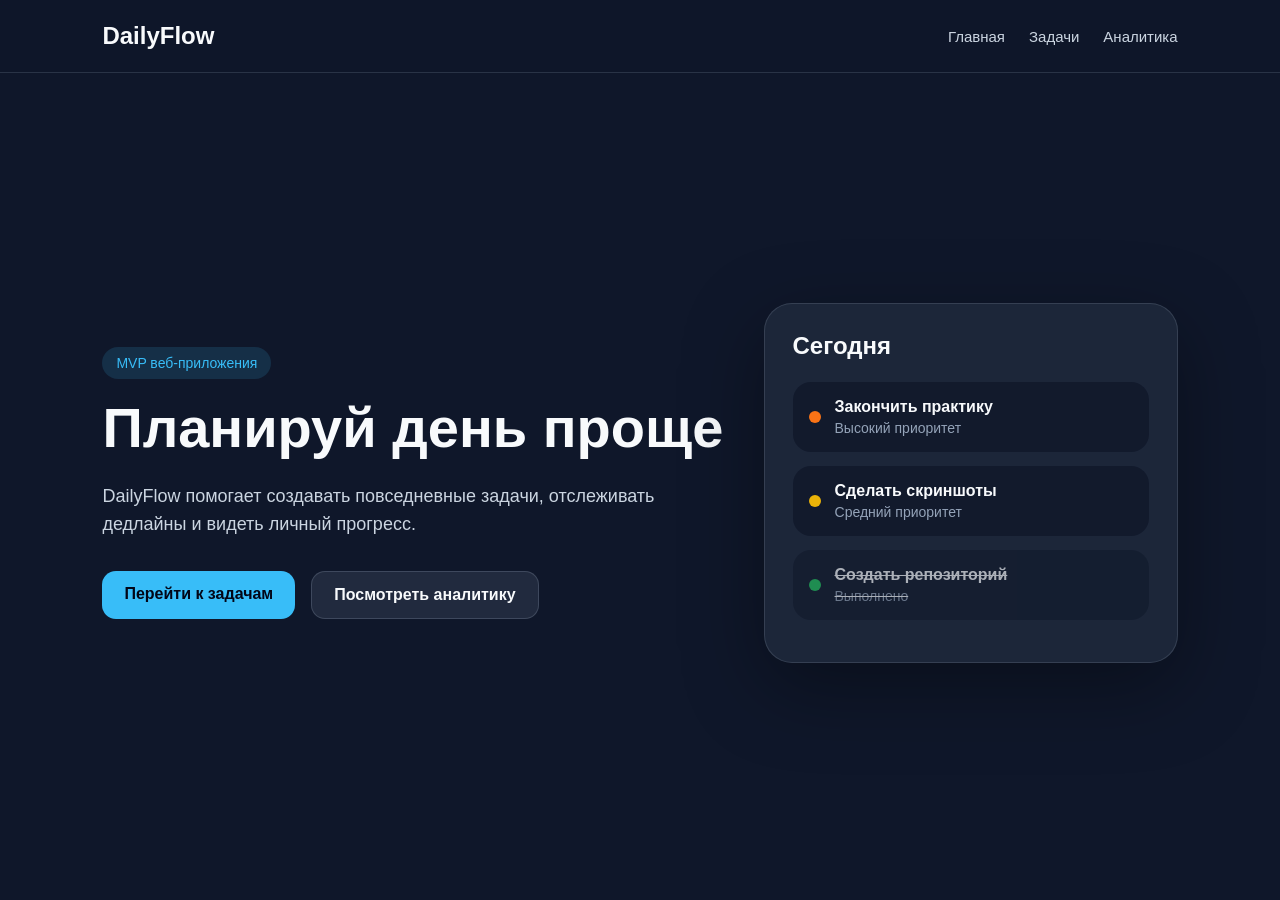
==== index.html @ e11b246a "homepage" ====
<!DOCTYPE html>
<html lang="ru">
<head>
    <meta charset="UTF-8">
    <meta name="viewport" content="width=device-width, initial-scale=1.0">
    <title>DailyFlow — управление задачами</title>
    <link rel="stylesheet" href="css/style.css">
</head>
<body>

<header class="header">
    <a class="logo" href="index.html">DailyFlow</a>

    <nav class="nav">
        <a href="index.html">Главная</a>
        <a href="tasks.html">Задачи</a>
        <a href="analytics.html">Аналитика</a>
    </nav>
</header>

<main class="hero">
    <section class="hero-content">
        <p class="badge">MVP веб-приложения</p>

        <h1>Планируй день проще</h1>

        <p class="hero-text">
            DailyFlow помогает создавать повседневные задачи,
            отслеживать дедлайны и видеть личный прогресс.
        </p>

        <div class="hero-actions">
            <a class="button primary" href="tasks.html">Перейти к задачам</a>
            <a class="button secondary" href="analytics.html">Посмотреть аналитику</a>
        </div>
    </section>

    <section class="preview-card">
        <h2>Сегодня</h2>

        <div class="task-preview">
            <span class="dot high"></span>
            <div>
                <strong>Закончить практику</strong>
                <p>Высокий приоритет</p>
            </div>
        </div>

        <div class="task-preview">
            <span class="dot medium"></span>
            <div>
                <strong>Сделать скриншоты</strong>
                <p>Средний приоритет</p>
            </div>
        </div>

        <div class="task-preview done">
            <span class="dot low"></span>
            <div>
                <strong>Создать репозиторий</strong>
                <p>Выполнено</p>
            </div>
        </div>
    </section>
</main>

</body>
</html>
---- css/style.css ----
* {
    margin: 0;
    padding: 0;
    box-sizing: border-box;
}

body {
    font-family: Arial, sans-serif;
    background: #0f172a;
    color: #f8fafc;
    min-height: 100vh;
}

.header {
    width: 100%;
    padding: 22px 8%;
    display: flex;
    justify-content: space-between;
    align-items: center;
    background: rgba(15, 23, 42, 0.9);
    border-bottom: 1px solid rgba(148, 163, 184, 0.2);
}

.logo {
    color: #f8fafc;
    font-size: 24px;
    font-weight: 700;
    text-decoration: none;
}

.nav {
    display: flex;
    gap: 24px;
}

.nav a {
    color: #cbd5e1;
    text-decoration: none;
    font-size: 15px;
    transition: 0.2s;
}

.nav a:hover {
    color: #38bdf8;
}

.hero {
    min-height: calc(100vh - 80px);
    padding: 60px 8%;
    display: grid;
    grid-template-columns: 1.2fr 0.8fr;
    gap: 40px;
    align-items: center;
}

.badge {
    display: inline-block;
    padding: 8px 14px;
    margin-bottom: 20px;
    border-radius: 999px;
    background: rgba(56, 189, 248, 0.14);
    color: #38bdf8;
    font-size: 14px;
}

.hero h1 {
    max-width: 650px;
    font-size: 56px;
    line-height: 1.05;
    margin-bottom: 24px;
}

.hero-text {
    max-width: 560px;
    color: #cbd5e1;
    font-size: 18px;
    line-height: 1.6;
    margin-bottom: 32px;
}

.hero-actions {
    display: flex;
    gap: 16px;
    flex-wrap: wrap;
}

.button {
    padding: 14px 22px;
    border-radius: 14px;
    text-decoration: none;
    font-weight: 600;
    transition: 0.2s;
}

.primary {
    background: #38bdf8;
    color: #020617;
}

.primary:hover {
    background: #7dd3fc;
}

.secondary {
    background: rgba(148, 163, 184, 0.14);
    color: #f8fafc;
    border: 1px solid rgba(148, 163, 184, 0.25);
}

.secondary:hover {
    border-color: #38bdf8;
}

.preview-card {
    padding: 28px;
    border-radius: 28px;
    background: rgba(30, 41, 59, 0.9);
    border: 1px solid rgba(148, 163, 184, 0.2);
    box-shadow: 0 24px 80px rgba(0, 0, 0, 0.35);
}

.preview-card h2 {
    margin-bottom: 22px;
}

.task-preview {
    display: flex;
    gap: 14px;
    align-items: center;
    padding: 16px;
    margin-bottom: 14px;
    border-radius: 18px;
    background: rgba(15, 23, 42, 0.8);
}

.task-preview p {
    color: #94a3b8;
    font-size: 14px;
    margin-top: 4px;
}

.task-preview.done {
    opacity: 0.65;
    text-decoration: line-through;
}

.dot {
    width: 12px;
    height: 12px;
    border-radius: 50%;
    flex-shrink: 0;
}

.high {
    background: #f97316;
}

.medium {
    background: #eab308;
}

.low {
    background: #22c55e;
}

@media (max-width: 800px) {
    .header {
        flex-direction: column;
        gap: 16px;
    }

    .hero {
        grid-template-columns: 1fr;
        padding-top: 40px;
    }

    .hero h1 {
        font-size: 38px;
    }

    .nav {
        flex-wrap: wrap;
        justify-content: center;
    }
}
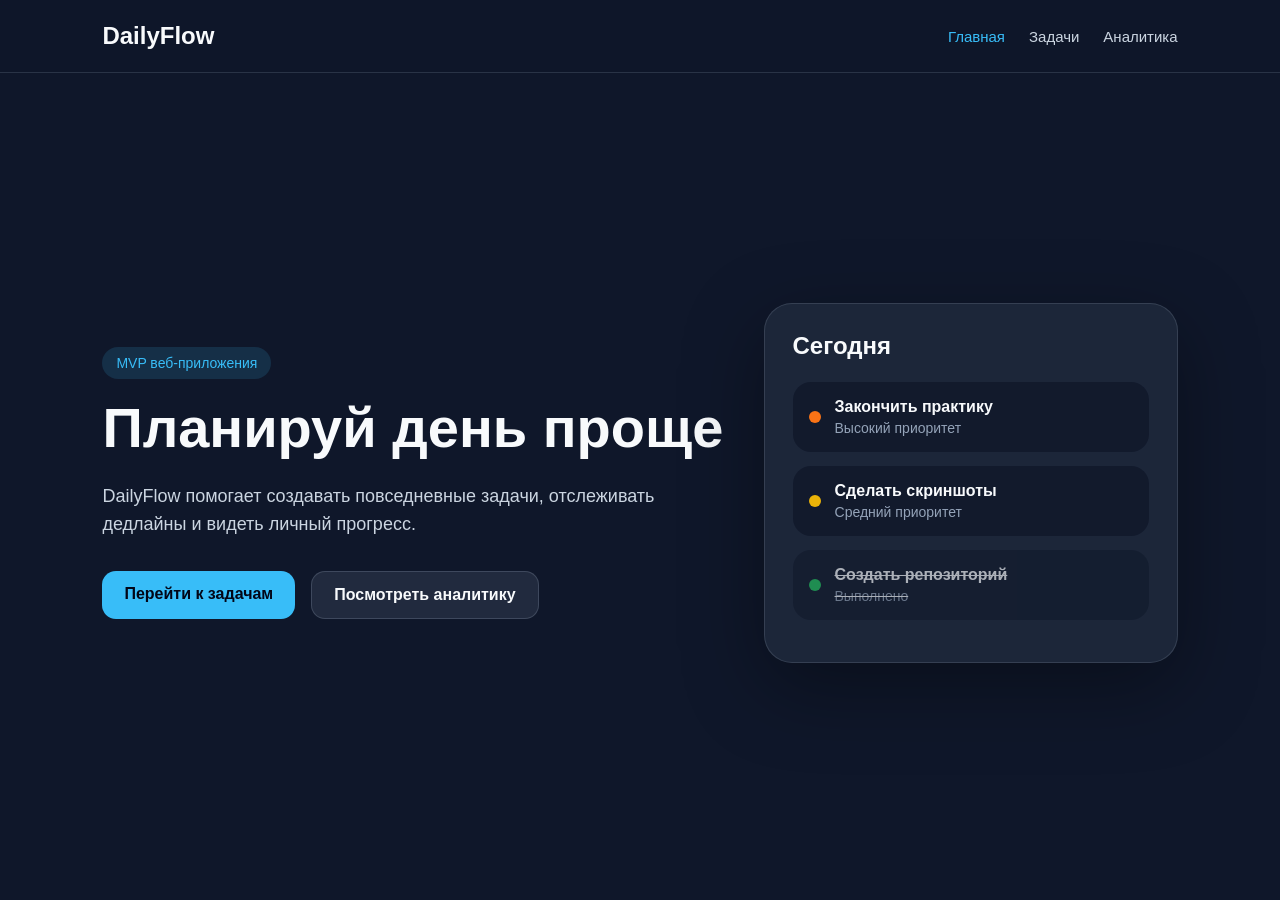
==== commit 7c5e987b: "Polish" ====
--- a/index.html
+++ b/index.html
@@ -12,9 +12,9 @@
     <a class="logo" href="index.html">DailyFlow</a>
 
     <nav class="nav">
-        <a href="index.html">Главная</a>
-        <a href="tasks.html">Задачи</a>
-        <a href="analytics.html">Аналитика</a>
+        <a class="active" href="index.html">Главная</a>
+        <a href="tasks.html">Задачи</a>
+        <a href="analytics.html">Аналитика</a>
     </nav>
 </header>
 
@@ -65,4 +65,4 @@
 </main>
 
 </body>
-</html>+</html>
--- a/css/style.css
+++ b/css/style.css
@@ -40,11 +40,15 @@
     transition: 0.2s;
 }
 
-.nav a:hover {
-    color: #38bdf8;
-}
-
-.hero {
+.nav a:hover {
+    color: #38bdf8;
+}
+
+.nav a.active {
+    color: #38bdf8;
+}
+
+.hero {
     min-height: calc(100vh - 80px);
     padding: 60px 8%;
     display: grid;
@@ -84,22 +88,23 @@
     flex-wrap: wrap;
 }
 
-.button {
-    padding: 14px 22px;
-    border-radius: 14px;
-    text-decoration: none;
-    font-weight: 600;
-    transition: 0.2s;
-}
-
-.primary {
-    background: #38bdf8;
-    color: #020617;
-}
-
-.primary:hover {
-    background: #7dd3fc;
-}
+.button {
+    padding: 14px 22px;
+    border-radius: 14px;
+    text-decoration: none;
+    font-weight: 600;
+    transition: background 0.2s ease, border-color 0.2s ease, transform 0.2s ease;
+}
+
+.primary {
+    background: #38bdf8;
+    color: #020617;
+}
+
+.primary:hover {
+    background: #7dd3fc;
+    transform: translateY(-2px);
+}
 
 .secondary {
     background: rgba(148, 163, 184, 0.14);
@@ -107,9 +112,10 @@
     border: 1px solid rgba(148, 163, 184, 0.25);
 }
 
-.secondary:hover {
-    border-color: #38bdf8;
-}
+.secondary:hover {
+    border-color: #38bdf8;
+    transform: translateY(-2px);
+}
 
 .preview-card {
     padding: 28px;
@@ -182,4 +188,387 @@
         flex-wrap: wrap;
         justify-content: center;
     }
-}+}
+.page {
+    padding: 50px 8%;
+}
+
+.page-header {
+    margin-bottom: 35px;
+}
+
+.page-header h1 {
+    font-size: 42px;
+    margin-bottom: 12px;
+}
+
+.page-header p {
+    color: #cbd5e1;
+}
+
+.tasks-layout {
+    display: grid;
+    grid-template-columns: 360px 1fr;
+    gap: 28px;
+    align-items: start;
+}
+
+.task-form,
+.task-list-section {
+    padding: 24px;
+    border-radius: 24px;
+    background: rgba(30, 41, 59, 0.9);
+    border: 1px solid rgba(148, 163, 184, 0.2);
+}
+
+.task-form h2,
+.task-list-section h2 {
+    margin-bottom: 20px;
+}
+
+.task-form {
+    display: flex;
+    flex-direction: column;
+    gap: 16px;
+}
+
+.task-form label {
+    display: flex;
+    flex-direction: column;
+    gap: 8px;
+    color: #cbd5e1;
+    font-size: 14px;
+}
+
+.task-form input,
+.task-form select,
+.task-form textarea,
+.filters select {
+    width: 100%;
+    padding: 13px 14px;
+    border-radius: 12px;
+    border: 1px solid rgba(148, 163, 184, 0.25);
+    background: #0f172a;
+    color: #f8fafc;
+    outline: none;
+}
+
+.task-form textarea {
+    min-height: 110px;
+    resize: vertical;
+}
+
+.task-form input:focus,
+.task-form select:focus,
+.task-form textarea:focus,
+.filters select:focus {
+    border-color: #38bdf8;
+}
+
+.form-message {
+    min-height: 20px;
+    color: #38bdf8;
+    font-size: 14px;
+}
+
+.list-top {
+    display: flex;
+    justify-content: space-between;
+    gap: 18px;
+    align-items: center;
+    margin-bottom: 18px;
+}
+
+.filters {
+    display: flex;
+    gap: 12px;
+    align-items: end;
+}
+
+.filters label {
+    display: flex;
+    flex-direction: column;
+    gap: 6px;
+    min-width: 160px;
+    color: #cbd5e1;
+    font-size: 13px;
+}
+
+.task-list {
+    display: grid;
+    gap: 16px;
+}
+
+.task-card {
+    display: flex;
+    justify-content: space-between;
+    gap: 18px;
+    padding: 18px;
+    border-radius: 18px;
+    background: rgba(15, 23, 42, 0.85);
+    border: 1px solid rgba(148, 163, 184, 0.18);
+    transition: border-color 0.2s ease, transform 0.2s ease;
+}
+
+.task-card:hover {
+    border-color: rgba(56, 189, 248, 0.45);
+    transform: translateY(-2px);
+}
+
+.task-card.completed {
+    opacity: 0.6;
+}
+
+.task-card.completed h3 {
+    text-decoration: line-through;
+}
+
+.task-card-top {
+    display: flex;
+    gap: 10px;
+    flex-wrap: wrap;
+    margin-bottom: 10px;
+}
+
+.category,
+.priority {
+    padding: 5px 10px;
+    border-radius: 999px;
+    font-size: 12px;
+}
+
+.category {
+    background: rgba(56, 189, 248, 0.14);
+    color: #7dd3fc;
+}
+
+.priority-high {
+    background: rgba(249, 115, 22, 0.14);
+    color: #fdba74;
+}
+
+.priority-medium {
+    background: rgba(234, 179, 8, 0.14);
+    color: #fde68a;
+}
+
+.priority-low {
+    background: rgba(34, 197, 94, 0.14);
+    color: #86efac;
+}
+
+.task-card h3 {
+    margin-bottom: 8px;
+}
+
+.task-card p {
+    color: #94a3b8;
+    font-size: 14px;
+}
+
+.task-description {
+    max-width: 620px;
+    margin: 0 0 10px;
+    line-height: 1.5;
+}
+
+.task-actions {
+    display: flex;
+    flex-direction: column;
+    gap: 10px;
+}
+
+.small-button {
+    padding: 9px 13px;
+    border: none;
+    border-radius: 10px;
+    cursor: pointer;
+    color: #f8fafc;
+    font-weight: 600;
+    transition: filter 0.2s ease, transform 0.2s ease;
+}
+
+.small-button:hover {
+    filter: brightness(1.12);
+    transform: translateY(-1px);
+}
+
+.complete-button {
+    background: #2563eb;
+}
+
+.delete-button {
+    background: #dc2626;
+}
+
+.empty-state {
+    padding: 35px;
+    text-align: center;
+    border-radius: 18px;
+    background: rgba(15, 23, 42, 0.85);
+    color: #cbd5e1;
+}
+
+.empty-state h3 {
+    color: #f8fafc;
+    margin-bottom: 8px;
+}
+
+.analytics-layout {
+    display: grid;
+    grid-template-columns: repeat(3, minmax(0, 1fr));
+    gap: 18px;
+}
+
+.stat-card {
+    padding: 24px;
+    border-radius: 24px;
+    background: rgba(30, 41, 59, 0.9);
+    border: 1px solid rgba(148, 163, 184, 0.2);
+    transition: border-color 0.2s ease, transform 0.2s ease;
+}
+
+.stat-card:hover {
+    border-color: rgba(56, 189, 248, 0.4);
+    transform: translateY(-2px);
+}
+
+.stat-card span {
+    display: block;
+    margin-bottom: 12px;
+    color: #94a3b8;
+    font-size: 14px;
+}
+
+.stat-card strong {
+    display: block;
+    color: #f8fafc;
+    font-size: 38px;
+}
+
+.progress-card {
+    grid-column: 1 / -1;
+}
+
+.progress-card > div:first-child {
+    display: flex;
+    justify-content: space-between;
+    gap: 18px;
+    align-items: center;
+    margin-bottom: 18px;
+}
+
+.progress-track {
+    height: 16px;
+    overflow: hidden;
+    border-radius: 999px;
+    background: rgba(15, 23, 42, 0.9);
+}
+
+.progress-fill {
+    width: 0;
+    height: 100%;
+    border-radius: inherit;
+    background: linear-gradient(90deg, #22c55e, #38bdf8);
+    transition: width 0.25s ease;
+}
+
+.analytics-empty {
+    margin-top: 18px;
+    padding: 26px;
+    border-radius: 24px;
+    background: rgba(30, 41, 59, 0.9);
+    border: 1px dashed rgba(148, 163, 184, 0.35);
+}
+
+.analytics-empty[hidden] {
+    display: none;
+}
+
+.analytics-empty h2 {
+    margin-bottom: 10px;
+}
+
+.analytics-empty p {
+    max-width: 620px;
+    margin-bottom: 18px;
+    color: #cbd5e1;
+    line-height: 1.6;
+}
+
+@media (max-width: 900px) {
+    .tasks-layout {
+        grid-template-columns: 1fr;
+    }
+
+    .task-card {
+        flex-direction: column;
+    }
+
+    .task-actions {
+        flex-direction: row;
+    }
+
+    .analytics-layout {
+        grid-template-columns: 1fr;
+    }
+}
+
+@media (max-width: 600px) {
+    .header {
+        padding: 18px 5%;
+    }
+
+    .nav {
+        gap: 12px;
+    }
+
+    .nav a {
+        font-size: 14px;
+    }
+
+    .hero,
+    .page {
+        padding-left: 5%;
+        padding-right: 5%;
+    }
+
+    .page {
+        padding-top: 32px;
+    }
+
+    .page-header h1 {
+        font-size: 34px;
+    }
+
+    .task-form,
+    .task-list-section,
+    .stat-card {
+        padding: 18px;
+        border-radius: 18px;
+    }
+
+    .list-top,
+    .progress-card > div:first-child {
+        align-items: stretch;
+        flex-direction: column;
+    }
+
+    .filters {
+        flex-direction: column;
+        align-items: stretch;
+    }
+
+    .filters label {
+        min-width: 0;
+    }
+
+    .task-actions {
+        display: grid;
+        grid-template-columns: 1fr 1fr;
+    }
+
+    .small-button {
+        min-height: 42px;
+    }
+}
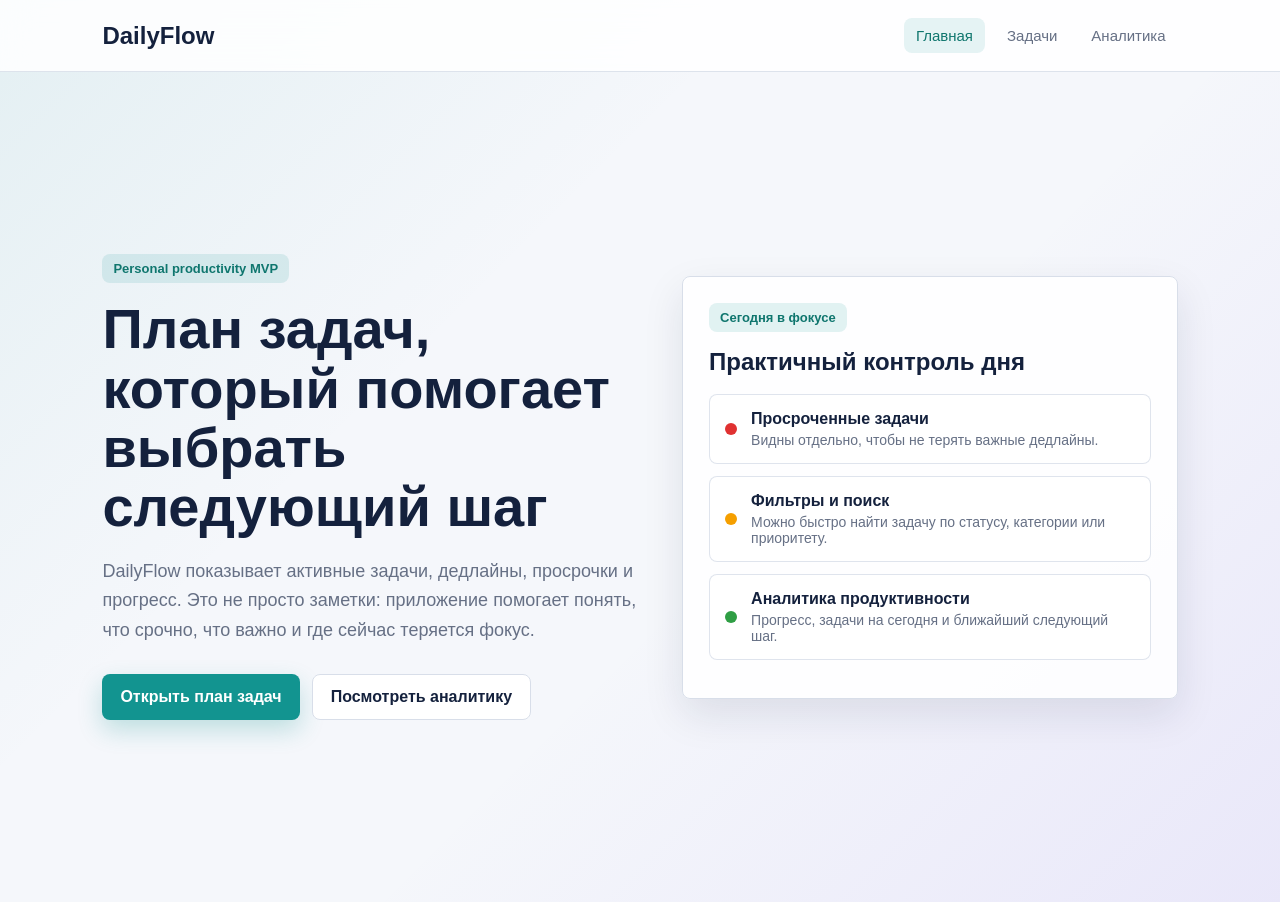
==== commit b5509c94: "Home" ====
--- a/index.html
+++ b/index.html
@@ -1,68 +1,70 @@
-<!DOCTYPE html>
-<html lang="ru">
-<head>
-    <meta charset="UTF-8">
-    <meta name="viewport" content="width=device-width, initial-scale=1.0">
-    <title>DailyFlow — управление задачами</title>
-    <link rel="stylesheet" href="css/style.css">
-</head>
-<body>
-
-<header class="header">
-    <a class="logo" href="index.html">DailyFlow</a>
-
-    <nav class="nav">
+<!DOCTYPE html>
+<html lang="ru">
+<head>
+    <meta charset="UTF-8">
+    <meta name="viewport" content="width=device-width, initial-scale=1.0">
+    <title>DailyFlow — управление задачами</title>
+    <link rel="stylesheet" href="css/style.css">
+</head>
+<body>
+
+<header class="header">
+    <a class="logo" href="index.html">DailyFlow</a>
+
+    <nav class="nav">
         <a class="active" href="index.html">Главная</a>
         <a href="tasks.html">Задачи</a>
         <a href="analytics.html">Аналитика</a>
-    </nav>
-</header>
-
-<main class="hero">
-    <section class="hero-content">
-        <p class="badge">MVP веб-приложения</p>
-
-        <h1>Планируй день проще</h1>
-
-        <p class="hero-text">
-            DailyFlow помогает создавать повседневные задачи,
-            отслеживать дедлайны и видеть личный прогресс.
-        </p>
-
-        <div class="hero-actions">
-            <a class="button primary" href="tasks.html">Перейти к задачам</a>
-            <a class="button secondary" href="analytics.html">Посмотреть аналитику</a>
-        </div>
-    </section>
-
-    <section class="preview-card">
-        <h2>Сегодня</h2>
-
-        <div class="task-preview">
-            <span class="dot high"></span>
-            <div>
-                <strong>Закончить практику</strong>
-                <p>Высокий приоритет</p>
-            </div>
-        </div>
-
-        <div class="task-preview">
-            <span class="dot medium"></span>
-            <div>
-                <strong>Сделать скриншоты</strong>
-                <p>Средний приоритет</p>
-            </div>
-        </div>
-
-        <div class="task-preview done">
-            <span class="dot low"></span>
-            <div>
-                <strong>Создать репозиторий</strong>
-                <p>Выполнено</p>
-            </div>
-        </div>
-    </section>
-</main>
-
-</body>
+    </nav>
+</header>
+
+<main class="hero">
+    <section class="hero-content">
+        <p class="badge">Personal productivity MVP</p>
+
+        <h1>План задач, который помогает выбрать следующий шаг</h1>
+
+        <p class="hero-text">
+            DailyFlow показывает активные задачи, дедлайны, просрочки и прогресс.
+            Это не просто заметки: приложение помогает понять, что срочно, что важно
+            и где сейчас теряется фокус.
+        </p>
+
+        <div class="hero-actions">
+            <a class="button primary" href="tasks.html">Открыть план задач</a>
+            <a class="button secondary" href="analytics.html">Посмотреть аналитику</a>
+        </div>
+    </section>
+
+    <section class="preview-card">
+        <p class="section-kicker">Сегодня в фокусе</p>
+        <h2>Практичный контроль дня</h2>
+
+        <div class="task-preview">
+            <span class="dot high"></span>
+            <div>
+                <strong>Просроченные задачи</strong>
+                <p>Видны отдельно, чтобы не терять важные дедлайны.</p>
+            </div>
+        </div>
+
+        <div class="task-preview">
+            <span class="dot medium"></span>
+            <div>
+                <strong>Фильтры и поиск</strong>
+                <p>Можно быстро найти задачу по статусу, категории или приоритету.</p>
+            </div>
+        </div>
+
+        <div class="task-preview">
+            <span class="dot low"></span>
+            <div>
+                <strong>Аналитика продуктивности</strong>
+                <p>Прогресс, задачи на сегодня и ближайший следующий шаг.</p>
+            </div>
+        </div>
+    </section>
+</main>
+
+</body>
 </html>
--- a/css/style.css
+++ b/css/style.css
@@ -1,449 +1,563 @@
-* {
-    margin: 0;
-    padding: 0;
-    box-sizing: border-box;
-}
-
-body {
-    font-family: Arial, sans-serif;
-    background: #0f172a;
-    color: #f8fafc;
-    min-height: 100vh;
-}
-
-.header {
-    width: 100%;
-    padding: 22px 8%;
-    display: flex;
-    justify-content: space-between;
-    align-items: center;
-    background: rgba(15, 23, 42, 0.9);
-    border-bottom: 1px solid rgba(148, 163, 184, 0.2);
-}
-
-.logo {
-    color: #f8fafc;
-    font-size: 24px;
-    font-weight: 700;
-    text-decoration: none;
-}
-
-.nav {
-    display: flex;
-    gap: 24px;
-}
-
-.nav a {
-    color: #cbd5e1;
-    text-decoration: none;
-    font-size: 15px;
-    transition: 0.2s;
-}
-
-.nav a:hover {
-    color: #38bdf8;
-}
-
+:root {
+    --bg: #f5f7fb;
+    --surface: #ffffff;
+    --surface-soft: #eef6f7;
+    --ink: #14213d;
+    --muted: #667085;
+    --line: #d8dee9;
+    --teal: #129490;
+    --teal-dark: #0f766e;
+    --blue: #3b5bdb;
+    --green: #2f9e44;
+    --amber: #f59f00;
+    --red: #e03131;
+    --violet: #7048e8;
+    --shadow: 0 16px 40px rgba(20, 33, 61, 0.1);
+}
+
+* {
+    margin: 0;
+    padding: 0;
+    box-sizing: border-box;
+}
+
+body {
+    min-height: 100vh;
+    background:
+        linear-gradient(135deg, rgba(18, 148, 144, 0.08), transparent 36%),
+        linear-gradient(315deg, rgba(112, 72, 232, 0.09), transparent 42%),
+        var(--bg);
+    color: var(--ink);
+    font-family: Arial, sans-serif;
+}
+
+a {
+    color: inherit;
+}
+
+.header {
+    position: sticky;
+    top: 0;
+    z-index: 10;
+    width: 100%;
+    padding: 18px 8%;
+    display: flex;
+    justify-content: space-between;
+    align-items: center;
+    background: rgba(255, 255, 255, 0.86);
+    border-bottom: 1px solid rgba(216, 222, 233, 0.85);
+    backdrop-filter: blur(16px);
+}
+
+.logo {
+    color: var(--ink);
+    font-size: 24px;
+    font-weight: 800;
+    letter-spacing: 0;
+    text-decoration: none;
+}
+
+.nav {
+    display: flex;
+    gap: 10px;
+}
+
+.nav a {
+    padding: 9px 12px;
+    border-radius: 8px;
+    color: var(--muted);
+    text-decoration: none;
+    font-size: 15px;
+    transition: background 0.2s ease, color 0.2s ease;
+}
+
+.nav a:hover,
 .nav a.active {
-    color: #38bdf8;
+    background: rgba(18, 148, 144, 0.1);
+    color: var(--teal-dark);
 }
 
 .hero {
-    min-height: calc(100vh - 80px);
-    padding: 60px 8%;
-    display: grid;
-    grid-template-columns: 1.2fr 0.8fr;
-    gap: 40px;
-    align-items: center;
-}
-
-.badge {
-    display: inline-block;
-    padding: 8px 14px;
-    margin-bottom: 20px;
-    border-radius: 999px;
-    background: rgba(56, 189, 248, 0.14);
-    color: #38bdf8;
-    font-size: 14px;
-}
-
-.hero h1 {
-    max-width: 650px;
-    font-size: 56px;
-    line-height: 1.05;
-    margin-bottom: 24px;
-}
-
-.hero-text {
-    max-width: 560px;
-    color: #cbd5e1;
-    font-size: 18px;
-    line-height: 1.6;
-    margin-bottom: 32px;
-}
-
-.hero-actions {
-    display: flex;
-    gap: 16px;
-    flex-wrap: wrap;
-}
-
+    min-height: calc(100vh - 70px);
+    padding: 56px 8%;
+    display: grid;
+    grid-template-columns: minmax(0, 1.05fr) minmax(360px, 0.95fr);
+    gap: 32px;
+    align-items: center;
+}
+
+.hero-content,
+.preview-card,
+.task-form,
+.task-list-section,
+.stat-card,
+.insight-card,
+.analytics-empty,
+.mini-stats article {
+    animation: fade-up 0.45s ease both;
+}
+
+.badge,
+.section-kicker {
+    display: inline-flex;
+    width: fit-content;
+    padding: 7px 11px;
+    margin-bottom: 16px;
+    border-radius: 8px;
+    background: rgba(18, 148, 144, 0.12);
+    color: var(--teal-dark);
+    font-size: 13px;
+    font-weight: 700;
+}
+
+.hero h1 {
+    max-width: 680px;
+    margin-bottom: 20px;
+    color: var(--ink);
+    font-size: 56px;
+    line-height: 1.06;
+}
+
+.hero-text,
+.page-header p,
+.analytics-empty p,
+.insight-card p {
+    color: var(--muted);
+    line-height: 1.65;
+}
+
+.hero-text {
+    max-width: 580px;
+    margin-bottom: 28px;
+    font-size: 18px;
+}
+
+.hero-actions {
+    display: flex;
+    gap: 12px;
+    flex-wrap: wrap;
+}
+
 .button {
-    padding: 14px 22px;
-    border-radius: 14px;
+    display: inline-flex;
+    justify-content: center;
+    align-items: center;
+    min-height: 46px;
+    padding: 12px 18px;
+    border: 0;
+    border-radius: 8px;
     text-decoration: none;
-    font-weight: 600;
-    transition: background 0.2s ease, border-color 0.2s ease, transform 0.2s ease;
+    font-weight: 700;
+    cursor: pointer;
+    transition: box-shadow 0.2s ease, transform 0.2s ease, background 0.2s ease;
 }
 
 .primary {
-    background: #38bdf8;
-    color: #020617;
+    background: var(--teal);
+    color: #ffffff;
+    box-shadow: 0 10px 24px rgba(18, 148, 144, 0.24);
 }
 
 .primary:hover {
-    background: #7dd3fc;
+    background: var(--teal-dark);
     transform: translateY(-2px);
 }
-
-.secondary {
-    background: rgba(148, 163, 184, 0.14);
-    color: #f8fafc;
-    border: 1px solid rgba(148, 163, 184, 0.25);
-}
-
+
+.secondary {
+    background: var(--surface);
+    color: var(--ink);
+    border: 1px solid var(--line);
+}
+
 .secondary:hover {
-    border-color: #38bdf8;
+    box-shadow: var(--shadow);
     transform: translateY(-2px);
 }
-
-.preview-card {
-    padding: 28px;
-    border-radius: 28px;
-    background: rgba(30, 41, 59, 0.9);
-    border: 1px solid rgba(148, 163, 184, 0.2);
-    box-shadow: 0 24px 80px rgba(0, 0, 0, 0.35);
-}
-
-.preview-card h2 {
-    margin-bottom: 22px;
-}
-
-.task-preview {
-    display: flex;
-    gap: 14px;
-    align-items: center;
-    padding: 16px;
-    margin-bottom: 14px;
-    border-radius: 18px;
-    background: rgba(15, 23, 42, 0.8);
-}
-
-.task-preview p {
-    color: #94a3b8;
-    font-size: 14px;
-    margin-top: 4px;
-}
-
-.task-preview.done {
-    opacity: 0.65;
-    text-decoration: line-through;
-}
-
-.dot {
-    width: 12px;
-    height: 12px;
-    border-radius: 50%;
-    flex-shrink: 0;
-}
-
-.high {
-    background: #f97316;
-}
-
-.medium {
-    background: #eab308;
-}
-
-.low {
-    background: #22c55e;
-}
-
-@media (max-width: 800px) {
-    .header {
-        flex-direction: column;
-        gap: 16px;
-    }
-
-    .hero {
-        grid-template-columns: 1fr;
-        padding-top: 40px;
-    }
-
-    .hero h1 {
-        font-size: 38px;
-    }
-
-    .nav {
-        flex-wrap: wrap;
-        justify-content: center;
-    }
-}
-.page {
-    padding: 50px 8%;
-}
-
-.page-header {
-    margin-bottom: 35px;
-}
-
-.page-header h1 {
-    font-size: 42px;
-    margin-bottom: 12px;
-}
-
-.page-header p {
-    color: #cbd5e1;
-}
-
-.tasks-layout {
-    display: grid;
-    grid-template-columns: 360px 1fr;
-    gap: 28px;
-    align-items: start;
-}
-
-.task-form,
-.task-list-section {
-    padding: 24px;
-    border-radius: 24px;
-    background: rgba(30, 41, 59, 0.9);
-    border: 1px solid rgba(148, 163, 184, 0.2);
-}
-
-.task-form h2,
-.task-list-section h2 {
-    margin-bottom: 20px;
-}
-
-.task-form {
-    display: flex;
-    flex-direction: column;
-    gap: 16px;
-}
-
-.task-form label {
-    display: flex;
-    flex-direction: column;
-    gap: 8px;
-    color: #cbd5e1;
-    font-size: 14px;
-}
-
+
+.preview-card {
+    padding: 26px;
+    border: 1px solid var(--line);
+    border-radius: 8px;
+    background: rgba(255, 255, 255, 0.88);
+    box-shadow: var(--shadow);
+}
+
+.preview-card h2 {
+    margin-bottom: 18px;
+}
+
+.task-preview {
+    display: flex;
+    gap: 14px;
+    align-items: center;
+    padding: 15px;
+    margin-bottom: 12px;
+    border: 1px solid rgba(216, 222, 233, 0.8);
+    border-radius: 8px;
+    background: var(--surface);
+}
+
+.task-preview p {
+    margin-top: 4px;
+    color: var(--muted);
+    font-size: 14px;
+}
+
+.task-preview.done {
+    opacity: 0.72;
+}
+
+.task-preview.done strong {
+    text-decoration: line-through;
+}
+
+.dot {
+    width: 12px;
+    height: 12px;
+    border-radius: 50%;
+    flex-shrink: 0;
+}
+
+.high {
+    background: var(--red);
+}
+
+.medium {
+    background: var(--amber);
+}
+
+.low {
+    background: var(--green);
+}
+
+.page {
+    padding: 44px 8% 64px;
+}
+
+.page-header {
+    margin-bottom: 28px;
+}
+
+.page-header-row {
+    display: flex;
+    justify-content: space-between;
+    gap: 24px;
+    align-items: end;
+}
+
+.page-header h1 {
+    margin-bottom: 10px;
+    font-size: 42px;
+}
+
+.mini-stats {
+    display: grid;
+    grid-template-columns: repeat(4, minmax(96px, 1fr));
+    gap: 10px;
+    min-width: min(560px, 100%);
+}
+
+.mini-stats article {
+    padding: 14px;
+    border: 1px solid var(--line);
+    border-radius: 8px;
+    background: rgba(255, 255, 255, 0.86);
+}
+
+.mini-stats span,
+.stat-card span,
+.insight-card span {
+    display: block;
+    margin-bottom: 8px;
+    color: var(--muted);
+    font-size: 13px;
+}
+
+.mini-stats strong {
+    font-size: 26px;
+}
+
+.tasks-layout {
+    display: grid;
+    grid-template-columns: 360px minmax(0, 1fr);
+    gap: 22px;
+    align-items: start;
+}
+
+.task-form,
+.task-list-section,
+.stat-card,
+.insight-card,
+.analytics-empty {
+    border: 1px solid var(--line);
+    border-radius: 8px;
+    background: rgba(255, 255, 255, 0.9);
+    box-shadow: 0 10px 28px rgba(20, 33, 61, 0.07);
+}
+
+.task-form,
+.task-list-section {
+    padding: 22px;
+}
+
+.task-form {
+    position: sticky;
+    top: 94px;
+    display: flex;
+    flex-direction: column;
+    gap: 15px;
+}
+
+.task-form h2,
+.task-list-section h2 {
+    margin-bottom: 4px;
+}
+
+.task-form label,
+.filters label,
+.search-row label {
+    display: flex;
+    flex-direction: column;
+    gap: 7px;
+    color: var(--muted);
+    font-size: 14px;
+    font-weight: 700;
+}
+
 .task-form input,
 .task-form select,
 .task-form textarea,
-.filters select {
+.filters select,
+.search-row input,
+.search-row select {
     width: 100%;
-    padding: 13px 14px;
-    border-radius: 12px;
-    border: 1px solid rgba(148, 163, 184, 0.25);
-    background: #0f172a;
-    color: #f8fafc;
+    min-height: 44px;
+    padding: 11px 12px;
+    border: 1px solid var(--line);
+    border-radius: 8px;
+    background: #ffffff;
+    color: var(--ink);
+    font: inherit;
     outline: none;
+    transition: border-color 0.2s ease, box-shadow 0.2s ease;
 }
 
 .task-form textarea {
-    min-height: 110px;
+    min-height: 104px;
     resize: vertical;
 }
 
 .task-form input:focus,
 .task-form select:focus,
 .task-form textarea:focus,
-.filters select:focus {
-    border-color: #38bdf8;
-}
-
-.form-message {
-    min-height: 20px;
-    color: #38bdf8;
-    font-size: 14px;
-}
-
-.list-top {
-    display: flex;
-    justify-content: space-between;
-    gap: 18px;
-    align-items: center;
-    margin-bottom: 18px;
-}
-
+.filters select:focus,
+.search-row input:focus,
+.search-row select:focus {
+    border-color: var(--teal);
+    box-shadow: 0 0 0 4px rgba(18, 148, 144, 0.12);
+}
+
+.form-message {
+    min-height: 20px;
+    color: var(--teal-dark);
+    font-size: 14px;
+}
+
+.list-top,
+.search-row,
 .filters {
     display: flex;
     gap: 12px;
-    align-items: end;
-}
-
-.filters label {
-    display: flex;
-    flex-direction: column;
-    gap: 6px;
-    min-width: 160px;
-    color: #cbd5e1;
-    font-size: 13px;
-}
-
-.task-list {
-    display: grid;
-    gap: 16px;
-}
-
+}
+
+.list-top {
+    justify-content: space-between;
+    align-items: center;
+    margin-bottom: 16px;
+}
+
+.search-row {
+    display: grid;
+    grid-template-columns: minmax(0, 1fr) 220px;
+    margin-bottom: 12px;
+}
+
+.filters {
+    display: grid;
+    grid-template-columns: repeat(3, minmax(0, 1fr));
+    margin-bottom: 18px;
+}
+
+.task-list {
+    display: grid;
+    gap: 12px;
+}
+
 .task-card {
     display: flex;
     justify-content: space-between;
     gap: 18px;
-    padding: 18px;
-    border-radius: 18px;
-    background: rgba(15, 23, 42, 0.85);
-    border: 1px solid rgba(148, 163, 184, 0.18);
-    transition: border-color 0.2s ease, transform 0.2s ease;
+    padding: 16px;
+    border: 1px solid var(--line);
+    border-left: 5px solid var(--blue);
+    border-radius: 8px;
+    background: var(--surface);
+    transition: border-color 0.2s ease, box-shadow 0.2s ease, transform 0.2s ease;
 }
 
 .task-card:hover {
-    border-color: rgba(56, 189, 248, 0.45);
+    border-color: rgba(18, 148, 144, 0.45);
+    box-shadow: var(--shadow);
     transform: translateY(-2px);
 }
-
-.task-card.completed {
-    opacity: 0.6;
-}
-
-.task-card.completed h3 {
-    text-decoration: line-through;
-}
-
-.task-card-top {
-    display: flex;
-    gap: 10px;
-    flex-wrap: wrap;
-    margin-bottom: 10px;
-}
-
-.category,
-.priority {
-    padding: 5px 10px;
-    border-radius: 999px;
-    font-size: 12px;
-}
-
-.category {
-    background: rgba(56, 189, 248, 0.14);
-    color: #7dd3fc;
-}
-
-.priority-high {
-    background: rgba(249, 115, 22, 0.14);
-    color: #fdba74;
-}
-
-.priority-medium {
-    background: rgba(234, 179, 8, 0.14);
-    color: #fde68a;
-}
-
-.priority-low {
-    background: rgba(34, 197, 94, 0.14);
-    color: #86efac;
-}
-
-.task-card h3 {
-    margin-bottom: 8px;
-}
-
+
+.task-card.completed {
+    border-left-color: var(--green);
+    opacity: 0.76;
+}
+
+.task-card.overdue {
+    border-left-color: var(--red);
+    background: #fff5f5;
+}
+
+.task-card.today {
+    border-left-color: var(--amber);
+    background: #fff9db;
+}
+
+.task-card.completed h3 {
+    text-decoration: line-through;
+}
+
+.task-content {
+    min-width: 0;
+}
+
+.task-card-top {
+    display: flex;
+    gap: 8px;
+    flex-wrap: wrap;
+    margin-bottom: 10px;
+}
+
+.category,
+.priority,
+.deadline-chip {
+    padding: 5px 9px;
+    border-radius: 8px;
+    font-size: 12px;
+    font-weight: 700;
+}
+
+.category {
+    background: rgba(59, 91, 219, 0.1);
+    color: var(--blue);
+}
+
+.priority-high {
+    background: rgba(224, 49, 49, 0.11);
+    color: var(--red);
+}
+
+.priority-medium {
+    background: rgba(245, 159, 0, 0.14);
+    color: #b26b00;
+}
+
+.priority-low {
+    background: rgba(47, 158, 68, 0.12);
+    color: var(--green);
+}
+
+.deadline-chip {
+    background: rgba(112, 72, 232, 0.1);
+    color: var(--violet);
+}
+
+.task-card h3 {
+    margin-bottom: 7px;
+    overflow-wrap: anywhere;
+}
+
 .task-card p {
-    color: #94a3b8;
+    color: var(--muted);
     font-size: 14px;
 }
 
 .task-description {
-    max-width: 620px;
-    margin: 0 0 10px;
+    max-width: 680px;
+    margin: 0 0 8px;
     line-height: 1.5;
 }
 
 .task-actions {
     display: flex;
-    flex-direction: column;
-    gap: 10px;
-}
-
+    flex-direction: column;
+    gap: 8px;
+    min-width: 112px;
+}
+
 .small-button {
-    padding: 9px 13px;
-    border: none;
-    border-radius: 10px;
+    min-height: 38px;
+    padding: 9px 12px;
+    border: 0;
+    border-radius: 8px;
+    color: #ffffff;
     cursor: pointer;
-    color: #f8fafc;
-    font-weight: 600;
+    font-weight: 700;
     transition: filter 0.2s ease, transform 0.2s ease;
 }
 
 .small-button:hover {
-    filter: brightness(1.12);
+    filter: brightness(1.08);
     transform: translateY(-1px);
 }
-
-.complete-button {
-    background: #2563eb;
-}
-
-.delete-button {
-    background: #dc2626;
-}
-
-.empty-state {
-    padding: 35px;
-    text-align: center;
-    border-radius: 18px;
-    background: rgba(15, 23, 42, 0.85);
-    color: #cbd5e1;
-}
-
+
+.complete-button {
+    background: var(--blue);
+}
+
+.delete-button {
+    background: var(--red);
+}
+
+.empty-state {
+    padding: 30px;
+    text-align: center;
+    border: 1px dashed var(--line);
+    border-radius: 8px;
+    background: var(--surface-soft);
+    color: var(--muted);
+}
+
 .empty-state h3 {
-    color: #f8fafc;
     margin-bottom: 8px;
+    color: var(--ink);
 }
 
 .analytics-layout {
     display: grid;
     grid-template-columns: repeat(3, minmax(0, 1fr));
-    gap: 18px;
-}
-
-.stat-card {
-    padding: 24px;
-    border-radius: 24px;
-    background: rgba(30, 41, 59, 0.9);
-    border: 1px solid rgba(148, 163, 184, 0.2);
-    transition: border-color 0.2s ease, transform 0.2s ease;
-}
-
-.stat-card:hover {
-    border-color: rgba(56, 189, 248, 0.4);
-    transform: translateY(-2px);
-}
-
-.stat-card span {
-    display: block;
-    margin-bottom: 12px;
-    color: #94a3b8;
-    font-size: 14px;
+    gap: 16px;
+}
+
+.stat-card,
+.insight-card {
+    padding: 22px;
 }
 
 .stat-card strong {
     display: block;
-    color: #f8fafc;
-    font-size: 38px;
+    font-size: 40px;
+}
+
+.danger-card strong {
+    color: var(--red);
+}
+
+.today-card strong {
+    color: #b26b00;
 }
 
 .progress-card {
@@ -453,32 +567,42 @@
 .progress-card > div:first-child {
     display: flex;
     justify-content: space-between;
-    gap: 18px;
+    gap: 16px;
     align-items: center;
-    margin-bottom: 18px;
+    margin-bottom: 16px;
 }
 
 .progress-track {
     height: 16px;
     overflow: hidden;
-    border-radius: 999px;
-    background: rgba(15, 23, 42, 0.9);
+    border-radius: 8px;
+    background: #e9ecef;
 }
 
 .progress-fill {
     width: 0;
     height: 100%;
     border-radius: inherit;
-    background: linear-gradient(90deg, #22c55e, #38bdf8);
-    transition: width 0.25s ease;
+    background: linear-gradient(90deg, var(--green), var(--teal), var(--blue));
+    background-size: 200% 100%;
+    animation: progress-flow 2.4s ease infinite;
+    transition: width 0.28s ease;
+}
+
+.insight-card {
+    min-height: 166px;
+}
+
+.insight-card strong {
+    display: block;
+    margin-bottom: 10px;
+    font-size: 22px;
+    line-height: 1.25;
 }
 
 .analytics-empty {
     margin-top: 18px;
     padding: 26px;
-    border-radius: 24px;
-    background: rgba(30, 41, 59, 0.9);
-    border: 1px dashed rgba(148, 163, 184, 0.35);
 }
 
 .analytics-empty[hidden] {
@@ -492,39 +616,66 @@
 .analytics-empty p {
     max-width: 620px;
     margin-bottom: 18px;
-    color: #cbd5e1;
-    line-height: 1.6;
-}
-
-@media (max-width: 900px) {
+}
+
+@keyframes fade-up {
+    from {
+        opacity: 0;
+        transform: translateY(12px);
+    }
+
+    to {
+        opacity: 1;
+        transform: translateY(0);
+    }
+}
+
+@keyframes progress-flow {
+    0% {
+        background-position: 0 0;
+    }
+
+    50% {
+        background-position: 100% 0;
+    }
+
+    100% {
+        background-position: 0 0;
+    }
+}
+
+@media (max-width: 1020px) {
+    .hero,
     .tasks-layout {
         grid-template-columns: 1fr;
     }
-
-    .task-card {
-        flex-direction: column;
-    }
-
-    .task-actions {
-        flex-direction: row;
-    }
-
+
+    .task-form {
+        position: static;
+    }
+
+    .page-header-row {
+        align-items: stretch;
+        flex-direction: column;
+    }
+
+    .mini-stats,
     .analytics-layout {
-        grid-template-columns: 1fr;
-    }
-}
-
-@media (max-width: 600px) {
+        grid-template-columns: repeat(2, minmax(0, 1fr));
+    }
+}
+
+@media (max-width: 680px) {
     .header {
-        padding: 18px 5%;
+        padding: 16px 5%;
+        align-items: flex-start;
+        flex-direction: column;
+        gap: 12px;
     }
 
     .nav {
-        gap: 12px;
-    }
-
-    .nav a {
-        font-size: 14px;
+        width: 100%;
+        justify-content: space-between;
     }
 
     .hero,
@@ -533,42 +684,42 @@
         padding-right: 5%;
     }
 
-    .page {
-        padding-top: 32px;
-    }
-
+    .hero {
+        padding-top: 36px;
+    }
+
+    .hero h1,
     .page-header h1 {
         font-size: 34px;
     }
 
+    .hero-actions,
+    .search-row,
+    .filters,
+    .progress-card > div:first-child {
+        grid-template-columns: 1fr;
+        flex-direction: column;
+    }
+
+    .mini-stats,
+    .analytics-layout {
+        grid-template-columns: 1fr;
+    }
+
     .task-form,
     .task-list-section,
-    .stat-card {
+    .stat-card,
+    .insight-card {
         padding: 18px;
-        border-radius: 18px;
-    }
-
-    .list-top,
-    .progress-card > div:first-child {
-        align-items: stretch;
+    }
+
+    .task-card {
         flex-direction: column;
-    }
-
-    .filters {
-        flex-direction: column;
-        align-items: stretch;
-    }
-
-    .filters label {
-        min-width: 0;
     }
 
     .task-actions {
         display: grid;
         grid-template-columns: 1fr 1fr;
-    }
-
-    .small-button {
-        min-height: 42px;
-    }
-}
+        min-width: 0;
+    }
+}
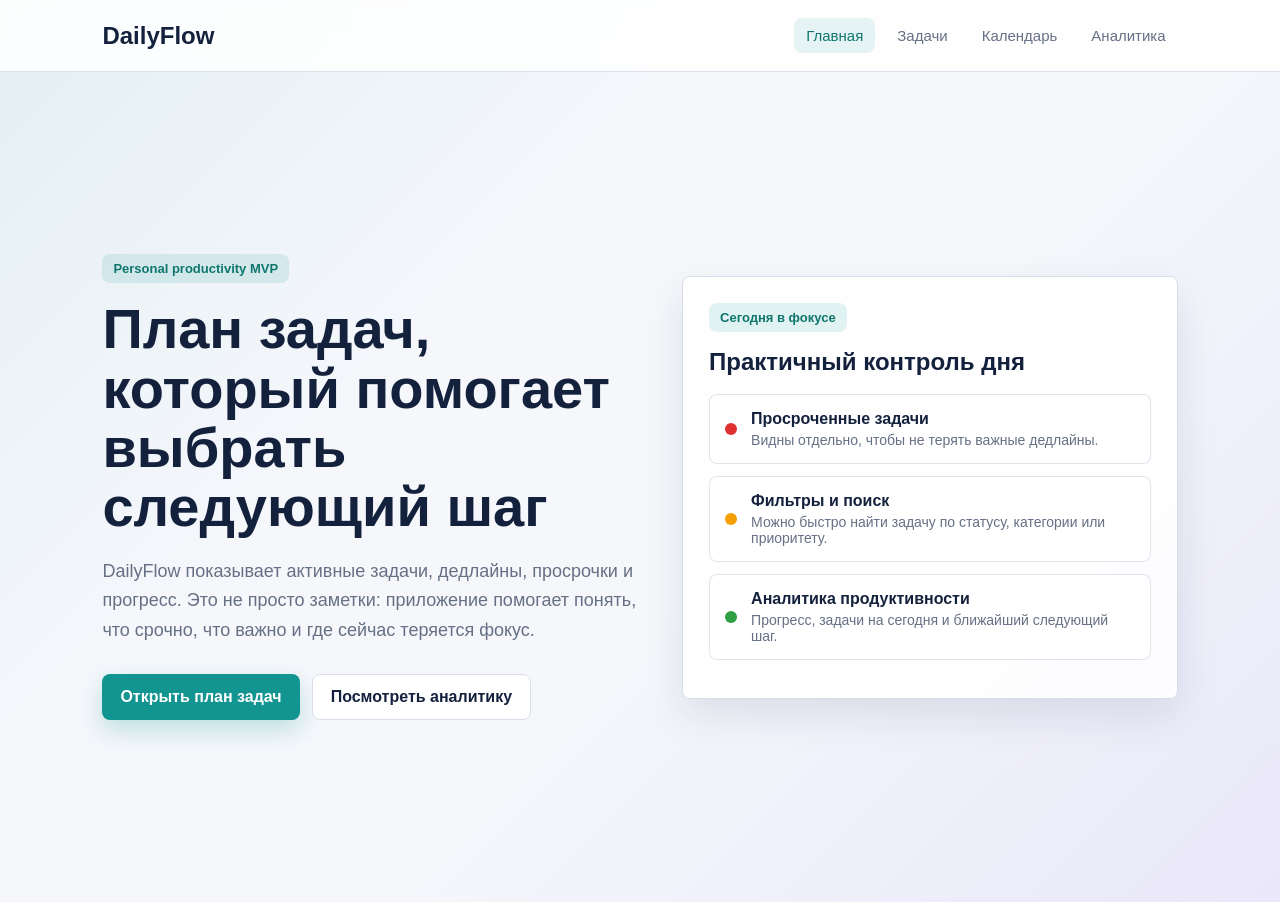
==== commit 083505dc: "Calendar" ====
--- a/index.html
+++ b/index.html
@@ -14,6 +14,7 @@
     <nav class="nav">
         <a class="active" href="index.html">Главная</a>
         <a href="tasks.html">Задачи</a>
+        <a href="calendar.html">Календарь</a>
         <a href="analytics.html">Аналитика</a>
     </nav>
 </header>
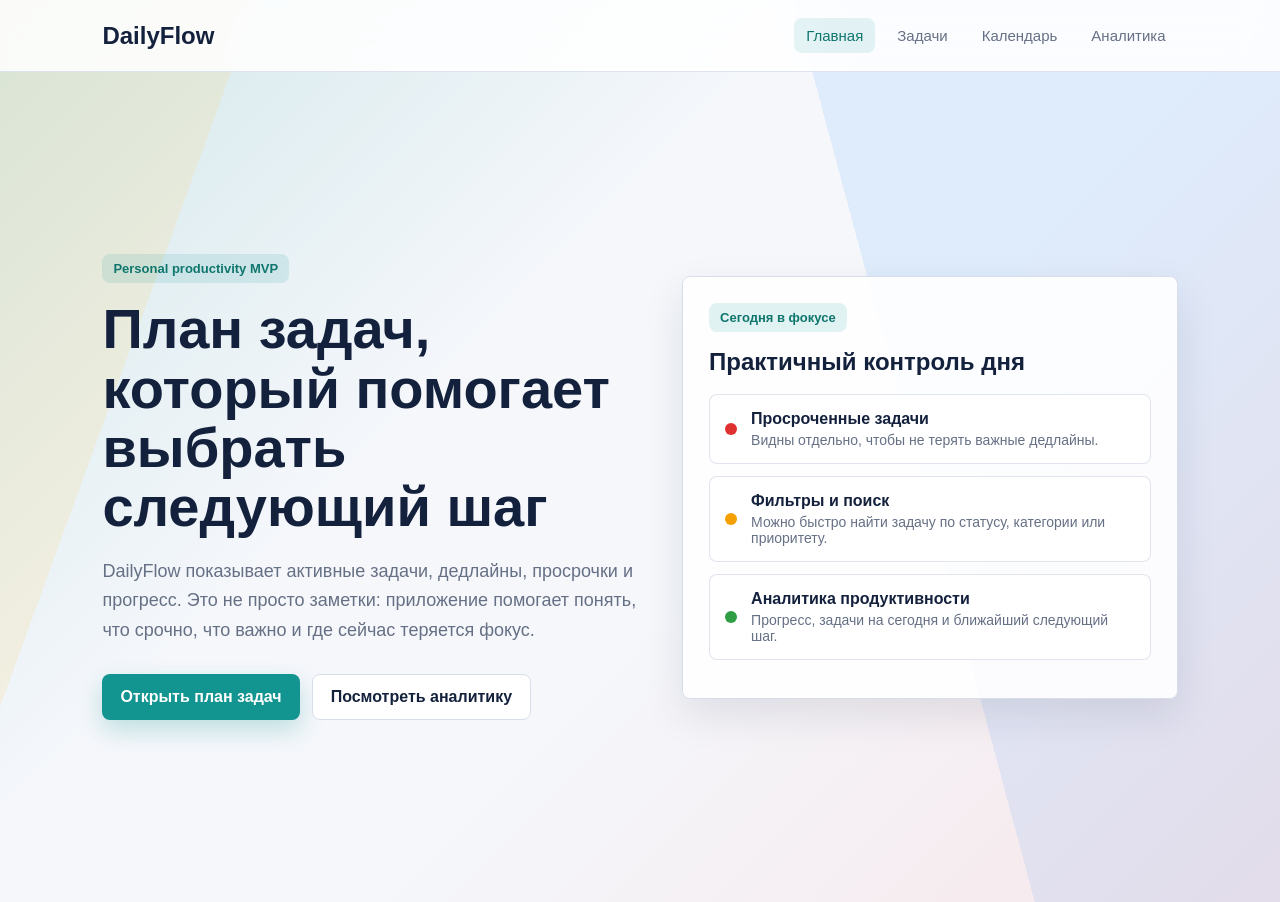
==== commit 1a21eb4d: "Update" ====
--- a/index.html
+++ b/index.html
@@ -4,6 +4,7 @@
     <meta charset="UTF-8">
     <meta name="viewport" content="width=device-width, initial-scale=1.0">
     <title>DailyFlow — управление задачами</title>
+    <link rel="icon" href="data:,">
     <link rel="stylesheet" href="css/style.css">
 </head>
 <body>
--- a/css/style.css
+++ b/css/style.css
@@ -24,8 +24,10 @@
 body {
     min-height: 100vh;
     background:
-        linear-gradient(135deg, rgba(18, 148, 144, 0.08), transparent 36%),
-        linear-gradient(315deg, rgba(112, 72, 232, 0.09), transparent 42%),
+        linear-gradient(110deg, rgba(255, 209, 102, 0.16) 0 16%, transparent 16% 100%),
+        linear-gradient(135deg, rgba(18, 148, 144, 0.16), transparent 38%),
+        linear-gradient(315deg, rgba(255, 107, 107, 0.12), transparent 42%),
+        linear-gradient(75deg, transparent 0 68%, rgba(88, 166, 255, 0.14) 68% 100%),
         var(--bg);
     color: var(--ink);
     font-family: Arial, sans-serif;
@@ -59,6 +61,7 @@
 
 .nav {
     display: flex;
+    flex-wrap: wrap;
     gap: 10px;
 }
 
@@ -288,7 +291,10 @@
 .task-list-section,
 .stat-card,
 .insight-card,
-.analytics-empty {
+.analytics-empty,
+.project-analytics,
+.calendar-panel,
+.day-panel {
     border: 1px solid var(--line);
     border-radius: 8px;
     background: rgba(255, 255, 255, 0.9);
@@ -297,6 +303,103 @@
 
 .task-form,
 .task-list-section {
+    padding: 22px;
+}
+
+.project-section {
+    margin-bottom: 24px;
+    padding: 18px;
+    border: 1px solid rgba(112, 72, 232, 0.2);
+    border-radius: 12px;
+    background:
+        linear-gradient(135deg, rgba(112, 72, 232, 0.09), transparent 45%),
+        linear-gradient(315deg, rgba(18, 148, 144, 0.1), transparent 52%),
+        #ffffff;
+}
+
+.project-section-top {
+    display: grid;
+    grid-template-columns: minmax(220px, 0.7fr) minmax(0, 1.3fr);
+    gap: 16px;
+    align-items: end;
+    margin-bottom: 16px;
+}
+
+.project-form {
+    display: grid;
+    grid-template-columns: minmax(160px, 1fr) minmax(160px, 1fr) auto;
+    gap: 10px;
+}
+
+.project-form input {
+    min-height: 44px;
+    padding: 11px 12px;
+    border: 1px solid var(--line);
+    border-radius: 8px;
+    background: #ffffff;
+    color: var(--ink);
+    font: inherit;
+    outline: none;
+}
+
+.project-form input:focus {
+    border-color: var(--violet);
+    box-shadow: 0 0 0 4px rgba(112, 72, 232, 0.12);
+}
+
+.project-list {
+    display: grid;
+    gap: 12px;
+}
+
+.project-card {
+    display: grid;
+    grid-template-columns: minmax(0, 1fr) minmax(220px, 0.8fr);
+    gap: 18px;
+    padding: 16px;
+    border: 1px solid rgba(112, 72, 232, 0.2);
+    border-radius: 12px;
+    background: rgba(255, 255, 255, 0.84);
+    box-shadow: 0 10px 28px rgba(112, 72, 232, 0.08);
+    animation: fade-up 0.35s ease both;
+}
+
+.project-card span {
+    display: inline-flex;
+    width: fit-content;
+    margin-bottom: 8px;
+    padding: 4px 8px;
+    border-radius: 7px;
+    background: #f3f0ff;
+    color: var(--violet);
+    font-size: 12px;
+    font-weight: 900;
+}
+
+.project-card h3 {
+    margin-bottom: 6px;
+    overflow-wrap: anywhere;
+}
+
+.project-card p {
+    color: var(--muted);
+    line-height: 1.5;
+}
+
+.project-progress strong {
+    display: block;
+    margin-bottom: 8px;
+    color: var(--violet);
+    font-size: 26px;
+}
+
+.mini-progress {
+    height: 10px;
+    margin-bottom: 8px;
+}
+
+.project-analytics {
+    margin-top: 18px;
     padding: 22px;
 }
 
@@ -384,7 +487,7 @@
 
 .filters {
     display: grid;
-    grid-template-columns: repeat(3, minmax(0, 1fr));
+    grid-template-columns: repeat(4, minmax(0, 1fr));
     margin-bottom: 18px;
 }
 
@@ -443,7 +546,8 @@
 
 .category,
 .priority,
-.deadline-chip {
+.deadline-chip,
+.project-chip {
     padding: 5px 9px;
     border-radius: 8px;
     font-size: 12px;
@@ -453,6 +557,11 @@
 .category {
     background: rgba(59, 91, 219, 0.1);
     color: var(--blue);
+}
+
+.project-chip {
+    background: #f3f0ff;
+    color: var(--violet);
 }
 
 .priority-high {
@@ -589,6 +698,336 @@
     transition: width 0.28s ease;
 }
 
+.date-trigger {
+    min-height: 42px;
+    border: 1px dashed rgba(112, 72, 232, 0.45);
+    border-radius: 8px;
+    background: linear-gradient(135deg, rgba(112, 72, 232, 0.12), rgba(18, 148, 144, 0.12));
+    color: var(--ink);
+    cursor: pointer;
+    font-weight: 800;
+    transition: transform 0.2s ease, box-shadow 0.2s ease;
+}
+
+.date-trigger:hover {
+    box-shadow: var(--shadow);
+    transform: translateY(-2px);
+}
+
+.deadline-picker {
+    padding: 14px;
+    border: 1px solid rgba(112, 72, 232, 0.28);
+    border-radius: 8px;
+    background: linear-gradient(145deg, #ffffff, #f3f0ff);
+    box-shadow: var(--shadow);
+    animation: pop-in 0.22s ease both;
+}
+
+.deadline-picker[hidden] {
+    display: none;
+}
+
+.deadline-picker-top {
+    display: flex;
+    justify-content: space-between;
+    align-items: center;
+    margin-bottom: 12px;
+}
+
+.deadline-weekdays,
+.deadline-grid {
+    display: grid;
+    grid-template-columns: repeat(7, 1fr);
+    gap: 6px;
+}
+
+.deadline-weekdays {
+    margin-bottom: 6px;
+    color: var(--muted);
+    font-size: 12px;
+    font-weight: 800;
+    text-align: center;
+}
+
+.deadline-empty,
+.deadline-day {
+    aspect-ratio: 1;
+}
+
+.deadline-day {
+    border: 1px solid var(--line);
+    border-radius: 8px;
+    background: #ffffff;
+    color: var(--ink);
+    cursor: pointer;
+    font-weight: 800;
+    transition: transform 0.16s ease, background 0.16s ease, border-color 0.16s ease;
+}
+
+.deadline-day:hover,
+.deadline-day.selected {
+    border-color: var(--teal);
+    background: var(--teal);
+    color: #ffffff;
+    transform: translateY(-2px) scale(1.04);
+}
+
+.deadline-day.holiday {
+    box-shadow: inset 0 -4px 0 rgba(245, 159, 0, 0.42);
+}
+
+.deadline-hint {
+    margin-top: 10px;
+    color: var(--muted);
+    font-size: 13px;
+    line-height: 1.45;
+}
+
+.calendar-page {
+    padding-bottom: 80px;
+}
+
+.calendar-shell {
+    display: grid;
+    grid-template-columns: minmax(0, 1.35fr) minmax(320px, 0.65fr);
+    gap: 22px;
+    align-items: start;
+}
+
+.calendar-panel,
+.day-panel {
+    padding: 24px;
+    position: relative;
+    overflow: hidden;
+}
+
+.calendar-panel::before,
+.day-panel::before {
+    content: "";
+    position: absolute;
+    inset: 0;
+    pointer-events: none;
+    background:
+        linear-gradient(120deg, rgba(255, 209, 102, 0.18), transparent 30%),
+        linear-gradient(300deg, rgba(112, 72, 232, 0.14), transparent 36%);
+}
+
+.calendar-panel > *,
+.day-panel > * {
+    position: relative;
+}
+
+.calendar-toolbar {
+    display: flex;
+    justify-content: space-between;
+    gap: 16px;
+    align-items: center;
+    margin-bottom: 18px;
+}
+
+.calendar-nav {
+    width: 42px;
+    height: 42px;
+    border: 0;
+    border-radius: 8px;
+    background: var(--ink);
+    color: #ffffff;
+    cursor: pointer;
+    font-size: 28px;
+    line-height: 1;
+    transition: transform 0.18s ease, background 0.18s ease;
+}
+
+.calendar-nav:hover {
+    background: var(--violet);
+    transform: translateY(-2px) rotate(-3deg);
+}
+
+.calendar-tabs {
+    display: flex;
+    gap: 8px;
+    flex-wrap: wrap;
+    margin-bottom: 16px;
+}
+
+.calendar-tab {
+    min-height: 38px;
+    padding: 8px 13px;
+    border: 1px solid var(--line);
+    border-radius: 8px;
+    background: #ffffff;
+    color: var(--muted);
+    cursor: pointer;
+    font-weight: 800;
+    transition: transform 0.18s ease, background 0.18s ease, color 0.18s ease;
+}
+
+.calendar-tab:hover,
+.calendar-tab.active {
+    background: linear-gradient(135deg, var(--teal), var(--violet));
+    color: #ffffff;
+    transform: translateY(-2px);
+}
+
+.calendar-weekdays,
+.calendar-grid {
+    display: grid;
+    grid-template-columns: repeat(7, minmax(0, 1fr));
+    gap: 10px;
+}
+
+.calendar-weekdays {
+    margin-bottom: 10px;
+    color: var(--muted);
+    font-size: 13px;
+    font-weight: 900;
+    text-align: center;
+}
+
+.calendar-day {
+    position: relative;
+    min-height: 112px;
+    padding: 12px;
+    border: 1px solid rgba(216, 222, 233, 0.9);
+    border-radius: 12px;
+    background: rgba(255, 255, 255, 0.88);
+    color: var(--ink);
+    cursor: pointer;
+    text-align: left;
+    transition: transform 0.18s ease, box-shadow 0.18s ease, border-color 0.18s ease;
+    animation: fade-up 0.38s ease both;
+}
+
+.calendar-day:not(.empty):hover {
+    border-color: rgba(112, 72, 232, 0.45);
+    box-shadow: 0 14px 32px rgba(112, 72, 232, 0.14);
+    transform: translateY(-4px) scale(1.01);
+}
+
+.calendar-day.empty {
+    visibility: hidden;
+}
+
+.calendar-day.current {
+    outline: 3px solid rgba(18, 148, 144, 0.22);
+}
+
+.calendar-day.muted-day {
+    opacity: 0.42;
+}
+
+.day-number {
+    display: inline-flex;
+    justify-content: center;
+    align-items: center;
+    width: 34px;
+    height: 34px;
+    border-radius: 10px;
+    background: #edf2ff;
+    color: var(--blue);
+    font-weight: 900;
+}
+
+.day-badges {
+    position: absolute;
+    left: 10px;
+    right: 10px;
+    bottom: 10px;
+    display: flex;
+    gap: 5px;
+    flex-wrap: wrap;
+}
+
+.day-badges i {
+    padding: 4px 6px;
+    border-radius: 7px;
+    color: #ffffff;
+    font-size: 11px;
+    font-style: normal;
+    font-weight: 900;
+}
+
+.task-dot {
+    background: var(--blue);
+}
+
+.jp-dot {
+    background: var(--red);
+}
+
+.ru-dot {
+    background: var(--teal);
+}
+
+.typing-text {
+    min-height: 78px;
+    margin: 12px 0 18px;
+    color: var(--ink);
+    font-size: 18px;
+    line-height: 1.6;
+    overflow-wrap: anywhere;
+}
+
+.typing-text::after {
+    content: "|";
+    color: var(--violet);
+    animation: cursor-blink 0.8s steps(2, start) infinite;
+}
+
+.day-events {
+    display: grid;
+    gap: 12px;
+}
+
+.day-event {
+    padding: 15px;
+    border: 1px solid var(--line);
+    border-radius: 10px;
+    background: rgba(255, 255, 255, 0.82);
+}
+
+.day-event span {
+    display: inline-flex;
+    margin-bottom: 8px;
+    padding: 4px 8px;
+    border-radius: 7px;
+    background: #edf2ff;
+    color: var(--blue);
+    font-size: 12px;
+    font-weight: 900;
+}
+
+.day-event strong {
+    display: block;
+    margin-bottom: 6px;
+    overflow-wrap: anywhere;
+}
+
+.day-event p {
+    color: var(--muted);
+    line-height: 1.5;
+    overflow-wrap: anywhere;
+}
+
+.holiday-jp {
+    border-color: rgba(224, 49, 49, 0.32);
+    background: #fff5f5;
+}
+
+.holiday-ru {
+    border-color: rgba(18, 148, 144, 0.32);
+    background: #e6f4f3;
+}
+
+.task-open {
+    border-color: rgba(59, 91, 219, 0.34);
+}
+
+.task-done {
+    border-color: rgba(47, 158, 68, 0.34);
+    opacity: 0.78;
+}
+
 .insight-card {
     min-height: 166px;
 }
@@ -644,9 +1083,28 @@
     }
 }
 
+@keyframes pop-in {
+    from {
+        opacity: 0;
+        transform: translateY(-8px) scale(0.98);
+    }
+
+    to {
+        opacity: 1;
+        transform: translateY(0) scale(1);
+    }
+}
+
+@keyframes cursor-blink {
+    50% {
+        opacity: 0;
+    }
+}
+
 @media (max-width: 1020px) {
     .hero,
-    .tasks-layout {
+    .tasks-layout,
+    .calendar-shell {
         grid-template-columns: 1fr;
     }
 
@@ -662,6 +1120,20 @@
     .mini-stats,
     .analytics-layout {
         grid-template-columns: repeat(2, minmax(0, 1fr));
+    }
+
+    .project-section-top,
+    .project-form,
+    .project-card {
+        grid-template-columns: 1fr;
+    }
+
+    .filters {
+        grid-template-columns: repeat(2, minmax(0, 1fr));
+    }
+
+    .calendar-day {
+        min-height: 92px;
     }
 }
 
@@ -696,14 +1168,29 @@
     .hero-actions,
     .search-row,
     .filters,
+    .project-form,
     .progress-card > div:first-child {
         grid-template-columns: 1fr;
         flex-direction: column;
     }
 
     .mini-stats,
-    .analytics-layout {
+    .analytics-layout,
+    .calendar-weekdays,
+    .calendar-grid {
         grid-template-columns: 1fr;
+    }
+
+    .calendar-weekdays {
+        display: none;
+    }
+
+    .calendar-day.empty {
+        display: none;
+    }
+
+    .calendar-day {
+        min-height: 86px;
     }
 
     .task-form,
